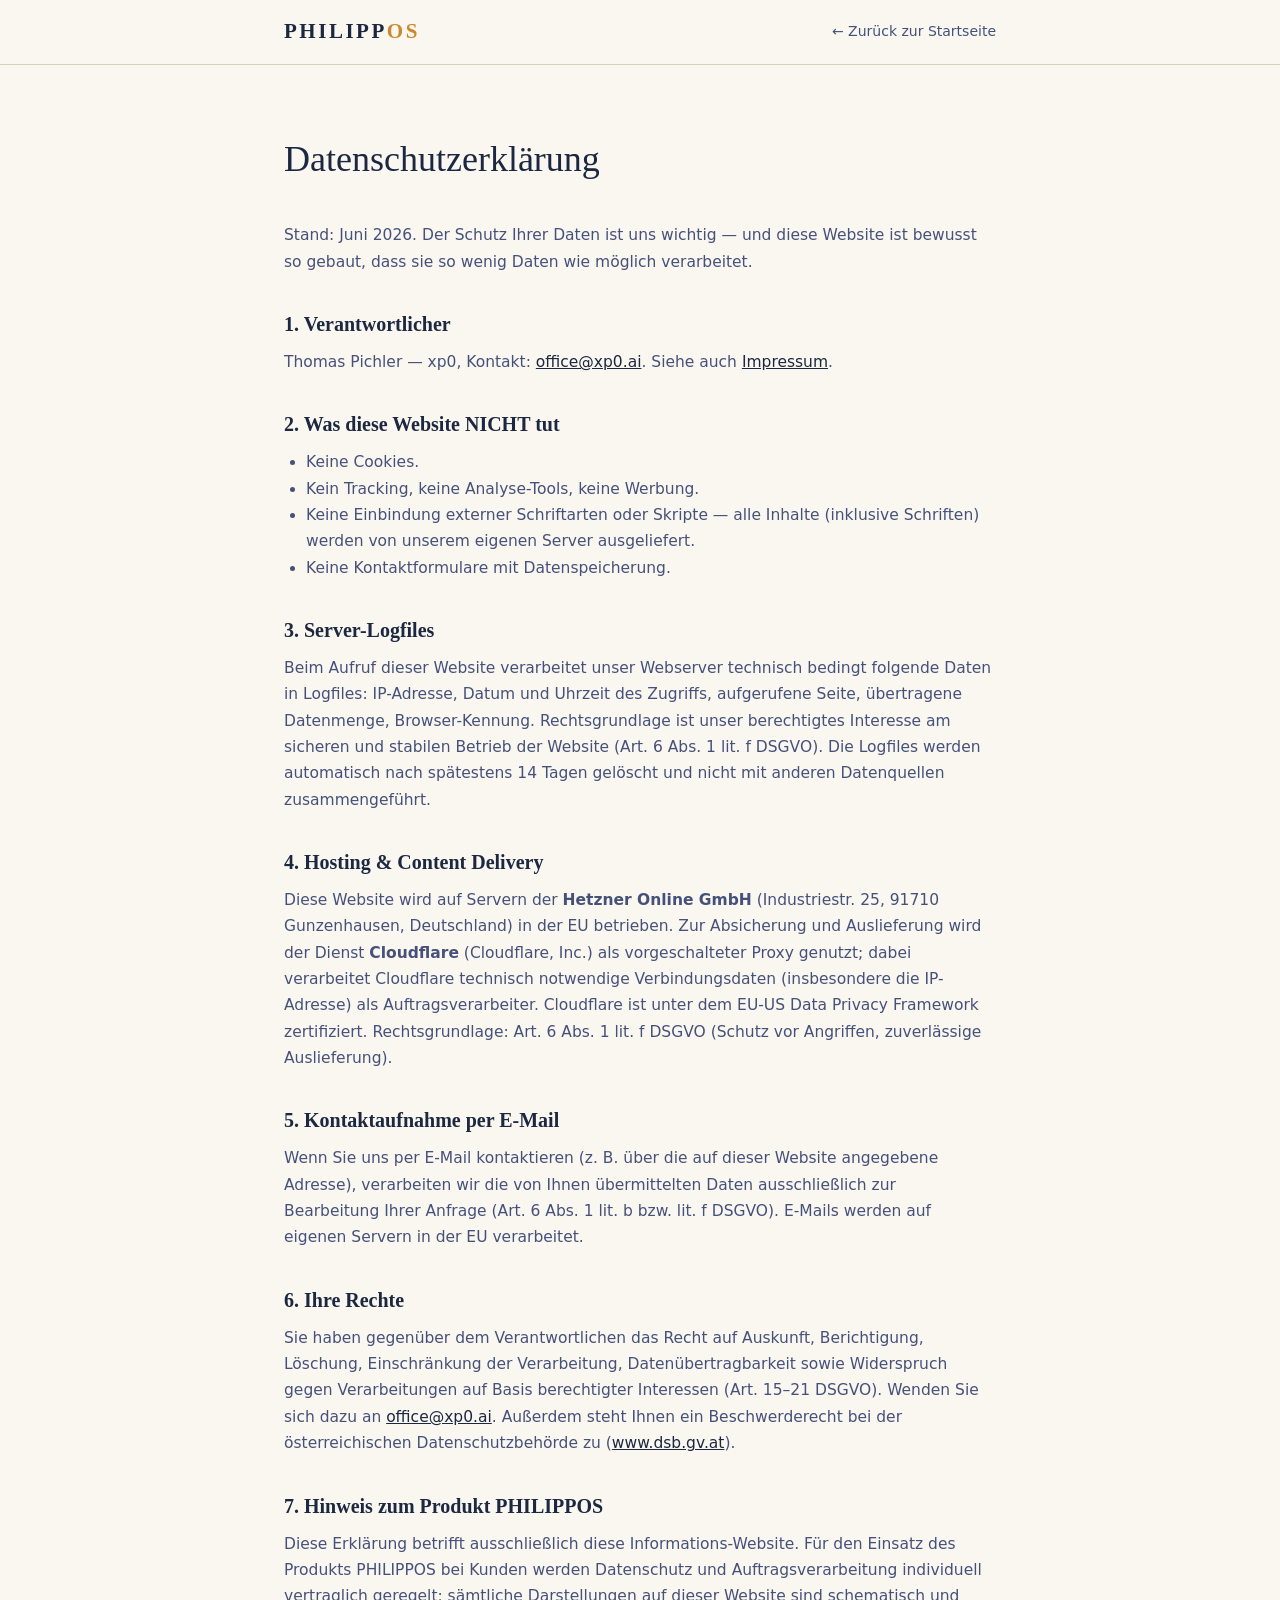
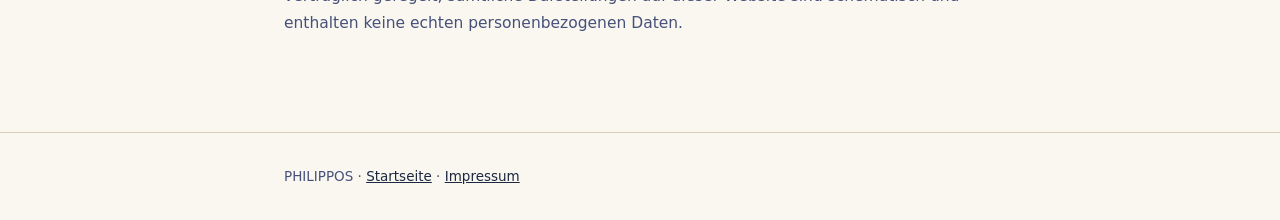
==== public/datenschutz.html @ 9e86e326 "feat: PHILIPPOS landing page + auto-deploy on push to main" ====
<!DOCTYPE html>
<html lang="de">
<head>
<meta charset="UTF-8">
<meta name="viewport" content="width=device-width, initial-scale=1.0">
<title>Datenschutzerklärung — PHILIPPOS</title>
<meta name="robots" content="noindex">
<link rel="stylesheet" href="/fonts/fonts.css">
<style>
:root{--ink:#1c2740;--ink-soft:#46517a;--paper:#faf7f0;--line:#d8d0bd;--amber:#c98a2d}
*{margin:0;padding:0;box-sizing:border-box}
body{font-family:'Inter',system-ui,sans-serif;background:var(--paper);color:var(--ink);line-height:1.7;-webkit-font-smoothing:antialiased}
.wrap{max-width:760px;margin:0 auto;padding:0 24px}
header{border-bottom:1px solid var(--line)}
.nav{display:flex;align-items:center;justify-content:space-between;height:64px}
.logo{font-family:'Fraunces',Georgia,serif;font-size:21px;font-weight:600;letter-spacing:.12em;text-decoration:none;color:var(--ink)}
.logo em{font-style:normal;color:var(--amber)}
.back{font-size:14px;color:var(--ink-soft);text-decoration:none}
main{padding:64px 0 96px}
h1{font-family:'Fraunces',Georgia,serif;font-size:36px;font-weight:500;margin-bottom:32px}
h2{font-family:'Fraunces',Georgia,serif;font-size:20px;font-weight:600;margin:32px 0 8px}
p,li{color:var(--ink-soft);font-size:15.5px}
ul{padding-left:22px;margin:8px 0}
a{color:var(--ink)}
footer{border-top:1px solid var(--line);padding:32px 0;font-size:13.5px;color:var(--ink-soft)}
</style>
</head>
<body>
<header>
  <div class="wrap nav">
    <a class="logo" href="/">PHILIPP<em>OS</em></a>
    <a class="back" href="/">← Zurück zur Startseite</a>
  </div>
</header>
<main>
  <div class="wrap">
    <h1>Datenschutzerklärung</h1>
    <p>Stand: Juni 2026. Der Schutz Ihrer Daten ist uns wichtig — und diese Website ist
    bewusst so gebaut, dass sie so wenig Daten wie möglich verarbeitet.</p>

    <h2>1. Verantwortlicher</h2>
    <p>Thomas Pichler — xp0, Kontakt: <a href="mailto:office@xp0.ai">office@xp0.ai</a>.
    Siehe auch <a href="/impressum.html">Impressum</a>.</p>

    <h2>2. Was diese Website NICHT tut</h2>
    <ul>
      <li>Keine Cookies.</li>
      <li>Kein Tracking, keine Analyse-Tools, keine Werbung.</li>
      <li>Keine Einbindung externer Schriftarten oder Skripte — alle Inhalte
      (inklusive Schriften) werden von unserem eigenen Server ausgeliefert.</li>
      <li>Keine Kontaktformulare mit Datenspeicherung.</li>
    </ul>

    <h2>3. Server-Logfiles</h2>
    <p>Beim Aufruf dieser Website verarbeitet unser Webserver technisch bedingt
    folgende Daten in Logfiles: IP-Adresse, Datum und Uhrzeit des Zugriffs,
    aufgerufene Seite, übertragene Datenmenge, Browser-Kennung.
    Rechtsgrundlage ist unser berechtigtes Interesse am sicheren und stabilen
    Betrieb der Website (Art. 6 Abs. 1 lit. f DSGVO). Die Logfiles werden
    automatisch nach spätestens 14 Tagen gelöscht und nicht mit anderen
    Datenquellen zusammengeführt.</p>

    <h2>4. Hosting &amp; Content Delivery</h2>
    <p>Diese Website wird auf Servern der <strong>Hetzner Online GmbH</strong>
    (Industriestr. 25, 91710 Gunzenhausen, Deutschland) in der EU betrieben.
    Zur Absicherung und Auslieferung wird der Dienst <strong>Cloudflare</strong>
    (Cloudflare, Inc.) als vorgeschalteter Proxy genutzt; dabei verarbeitet
    Cloudflare technisch notwendige Verbindungsdaten (insbesondere die IP-Adresse)
    als Auftragsverarbeiter. Cloudflare ist unter dem EU-US Data Privacy
    Framework zertifiziert. Rechtsgrundlage: Art. 6 Abs. 1 lit. f DSGVO
    (Schutz vor Angriffen, zuverlässige Auslieferung).</p>

    <h2>5. Kontaktaufnahme per E-Mail</h2>
    <p>Wenn Sie uns per E-Mail kontaktieren (z. B. über die auf dieser Website
    angegebene Adresse), verarbeiten wir die von Ihnen übermittelten Daten
    ausschließlich zur Bearbeitung Ihrer Anfrage (Art. 6 Abs. 1 lit. b bzw.
    lit. f DSGVO). E-Mails werden auf eigenen Servern in der EU verarbeitet.</p>

    <h2>6. Ihre Rechte</h2>
    <p>Sie haben gegenüber dem Verantwortlichen das Recht auf Auskunft,
    Berichtigung, Löschung, Einschränkung der Verarbeitung,
    Datenübertragbarkeit sowie Widerspruch gegen Verarbeitungen auf Basis
    berechtigter Interessen (Art. 15–21 DSGVO). Wenden Sie sich dazu an
    <a href="mailto:office@xp0.ai">office@xp0.ai</a>.
    Außerdem steht Ihnen ein Beschwerderecht bei der österreichischen
    Datenschutzbehörde zu (<a href="https://www.dsb.gv.at" rel="noopener">www.dsb.gv.at</a>).</p>

    <h2>7. Hinweis zum Produkt PHILIPPOS</h2>
    <p>Diese Erklärung betrifft ausschließlich diese Informations-Website.
    Für den Einsatz des Produkts PHILIPPOS bei Kunden werden Datenschutz und
    Auftragsverarbeitung individuell vertraglich geregelt; sämtliche
    Darstellungen auf dieser Website sind schematisch und enthalten keine
    echten personenbezogenen Daten.</p>
  </div>
</main>
<footer>
  <div class="wrap">PHILIPPOS · <a href="/">Startseite</a> · <a href="/impressum.html">Impressum</a></div>
</footer>
</body>
</html>
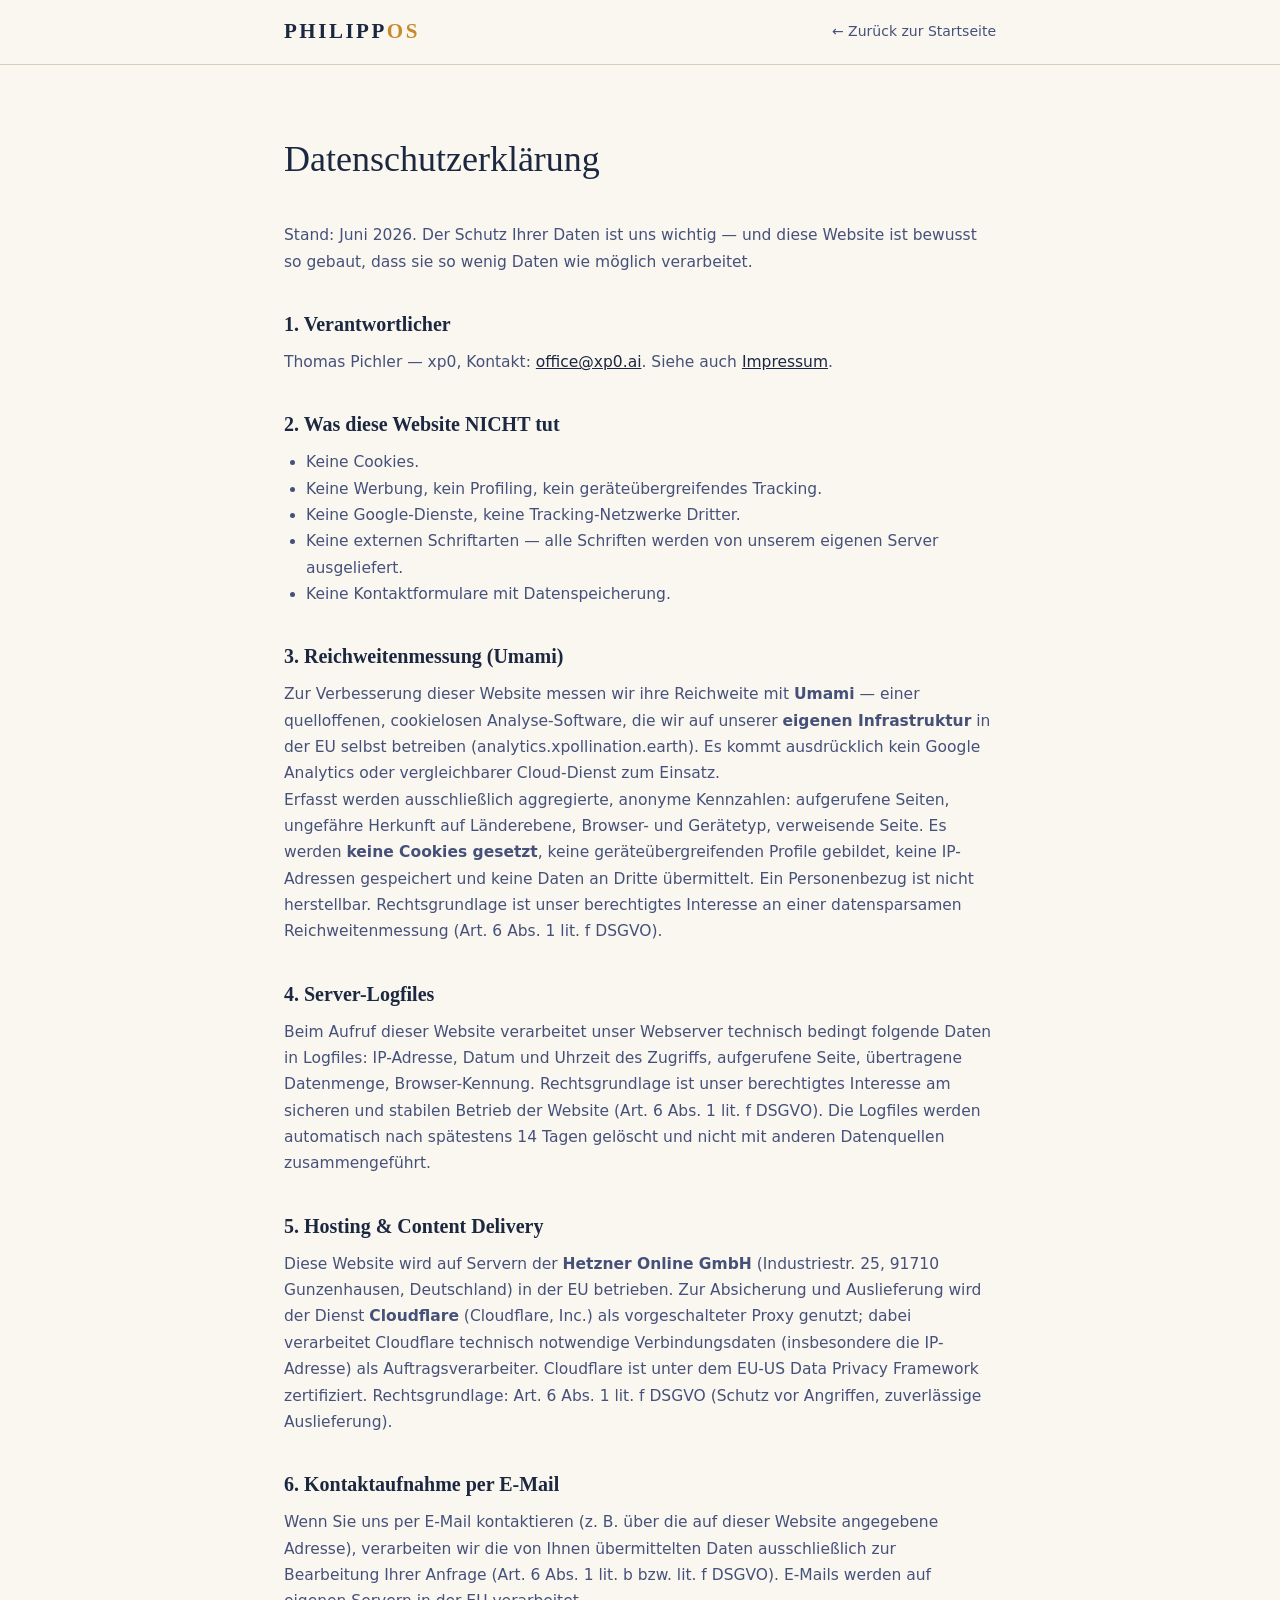
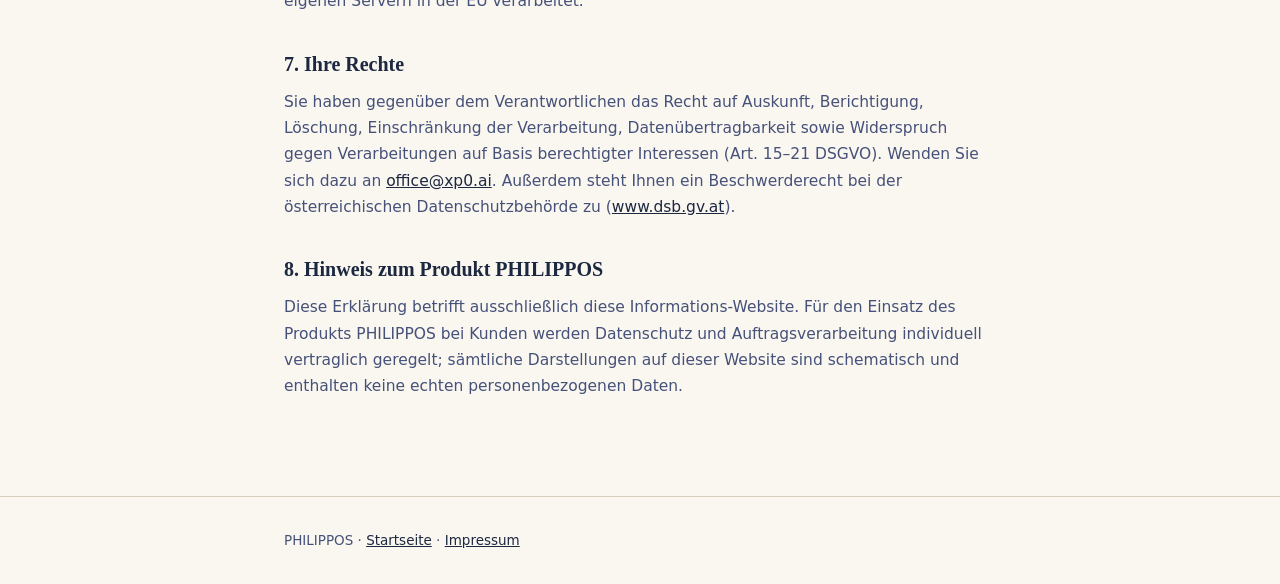
==== commit 4a78f370: "feat: Umami Reichweitenmessung (cookieless, selbst gehostet) + Datenschutzerklärung angepasst" ====
--- a/public/datenschutz.html
+++ b/public/datenschutz.html
@@ -45,13 +45,28 @@
     <h2>2. Was diese Website NICHT tut</h2>
     <ul>
       <li>Keine Cookies.</li>
-      <li>Kein Tracking, keine Analyse-Tools, keine Werbung.</li>
-      <li>Keine Einbindung externer Schriftarten oder Skripte — alle Inhalte
-      (inklusive Schriften) werden von unserem eigenen Server ausgeliefert.</li>
+      <li>Keine Werbung, kein Profiling, kein geräteübergreifendes Tracking.</li>
+      <li>Keine Google-Dienste, keine Tracking-Netzwerke Dritter.</li>
+      <li>Keine externen Schriftarten — alle Schriften werden von unserem eigenen
+      Server ausgeliefert.</li>
       <li>Keine Kontaktformulare mit Datenspeicherung.</li>
     </ul>
 
-    <h2>3. Server-Logfiles</h2>
+    <h2>3. Reichweitenmessung (Umami)</h2>
+    <p>Zur Verbesserung dieser Website messen wir ihre Reichweite mit
+    <strong>Umami</strong> — einer quelloffenen, cookielosen Analyse-Software, die
+    wir auf unserer <strong>eigenen Infrastruktur</strong> in der EU selbst
+    betreiben (analytics.xpollination.earth). Es kommt ausdrücklich kein
+    Google Analytics oder vergleichbarer Cloud-Dienst zum Einsatz.</p>
+    <p>Erfasst werden ausschließlich aggregierte, anonyme Kennzahlen: aufgerufene
+    Seiten, ungefähre Herkunft auf Länderebene, Browser- und Gerätetyp,
+    verweisende Seite. Es werden <strong>keine Cookies gesetzt</strong>, keine
+    geräteübergreifenden Profile gebildet, keine IP-Adressen gespeichert und keine
+    Daten an Dritte übermittelt. Ein Personenbezug ist nicht herstellbar.
+    Rechtsgrundlage ist unser berechtigtes Interesse an einer datensparsamen
+    Reichweitenmessung (Art. 6 Abs. 1 lit. f DSGVO).</p>
+
+    <h2>4. Server-Logfiles</h2>
     <p>Beim Aufruf dieser Website verarbeitet unser Webserver technisch bedingt
     folgende Daten in Logfiles: IP-Adresse, Datum und Uhrzeit des Zugriffs,
     aufgerufene Seite, übertragene Datenmenge, Browser-Kennung.
@@ -60,7 +75,7 @@
     automatisch nach spätestens 14 Tagen gelöscht und nicht mit anderen
     Datenquellen zusammengeführt.</p>
 
-    <h2>4. Hosting &amp; Content Delivery</h2>
+    <h2>5. Hosting &amp; Content Delivery</h2>
     <p>Diese Website wird auf Servern der <strong>Hetzner Online GmbH</strong>
     (Industriestr. 25, 91710 Gunzenhausen, Deutschland) in der EU betrieben.
     Zur Absicherung und Auslieferung wird der Dienst <strong>Cloudflare</strong>
@@ -70,13 +85,13 @@
     Framework zertifiziert. Rechtsgrundlage: Art. 6 Abs. 1 lit. f DSGVO
     (Schutz vor Angriffen, zuverlässige Auslieferung).</p>
 
-    <h2>5. Kontaktaufnahme per E-Mail</h2>
+    <h2>6. Kontaktaufnahme per E-Mail</h2>
     <p>Wenn Sie uns per E-Mail kontaktieren (z. B. über die auf dieser Website
     angegebene Adresse), verarbeiten wir die von Ihnen übermittelten Daten
     ausschließlich zur Bearbeitung Ihrer Anfrage (Art. 6 Abs. 1 lit. b bzw.
     lit. f DSGVO). E-Mails werden auf eigenen Servern in der EU verarbeitet.</p>
 
-    <h2>6. Ihre Rechte</h2>
+    <h2>7. Ihre Rechte</h2>
     <p>Sie haben gegenüber dem Verantwortlichen das Recht auf Auskunft,
     Berichtigung, Löschung, Einschränkung der Verarbeitung,
     Datenübertragbarkeit sowie Widerspruch gegen Verarbeitungen auf Basis
@@ -85,7 +100,7 @@
     Außerdem steht Ihnen ein Beschwerderecht bei der österreichischen
     Datenschutzbehörde zu (<a href="https://www.dsb.gv.at" rel="noopener">www.dsb.gv.at</a>).</p>
 
-    <h2>7. Hinweis zum Produkt PHILIPPOS</h2>
+    <h2>8. Hinweis zum Produkt PHILIPPOS</h2>
     <p>Diese Erklärung betrifft ausschließlich diese Informations-Website.
     Für den Einsatz des Produkts PHILIPPOS bei Kunden werden Datenschutz und
     Auftragsverarbeitung individuell vertraglich geregelt; sämtliche
